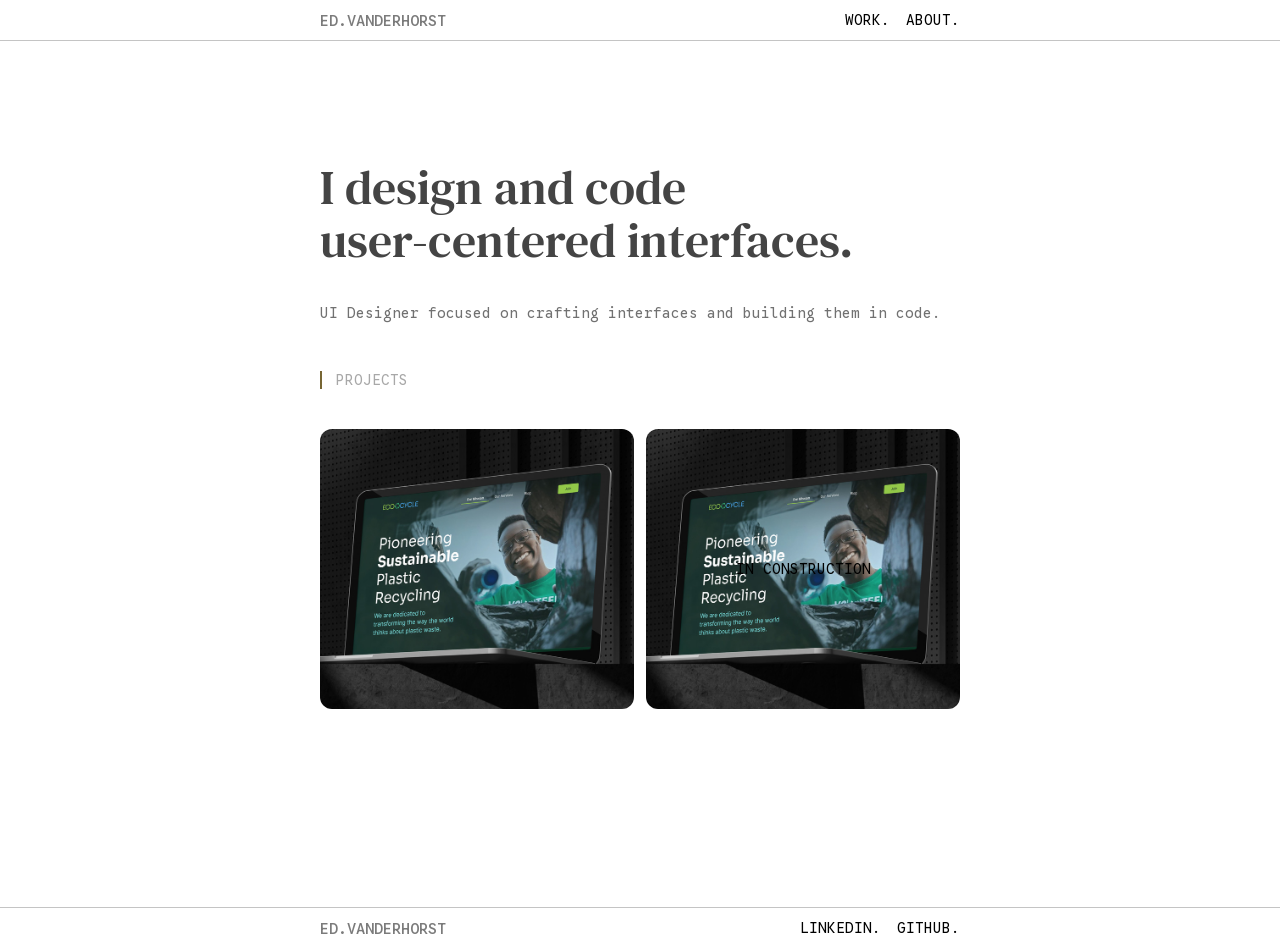
==== index.html @ 15b241f4 "web-ui-portfolio at 50%" ====
<!DOCTYPE html>
<html lang="en">
<head>
    <meta charset="UTF-8">
    <meta name="viewport" content="width=device-width, initial-scale=1.0">
    <title>Ed Vanderhorst | Designer + Coder</title>

    <link href="style.css" rel="stylesheet">
    <link href="tokens.css" rel="stylesheet">

    <link rel="preconnect" href="https://fonts.googleapis.com">
    <link rel="preconnect" href="https://fonts.gstatic.com" crossorigin>
    <link href="https://fonts.googleapis.com/css2?family=Google+Sans+Code:ital,wght@0,300..800;1,300..800&display=swap" rel="stylesheet">

    <link href="https://fonts.googleapis.com/css2?family=DM+Serif+Text:ital@0;1&display=swap" rel="stylesheet">

    <link href="https://fonts.googleapis.com/css2?family=Libre+Baskerville:ital,wght@0,400..700;1,400..700&display=swap" rel="stylesheet">

</head>
<body>

    <header id="site__header">
        <div class="header__container container">
            <nav class="navbar">
                <a class="header-logo" href="index.html" >
                    <h1>ed.vanderhorst</h1>
                </a>
                <ul class="navlist">
                    <li class="navlist__item" ><a href="index.html"> work.</a></li>
                    <li class="navlist__item"> <a href="about.html">about.</a></li>
                   <!-- <li class="navlist__item"> <a href="about">resumé.</a></li>-->
                </ul>
            </nav>
        </div>

    </header>


    <main id="hero">
        <section class="hero__container container">
            <h2 class="headline__text">I design and code<br> user-centered interfaces.
 </h2>
            <p class="body__text">UI Designer focused on crafting interfaces and building them in code.
</p>
        </section>
            
        <h3 class="projects__headline container" >PROJECTS</h3>

        <section class="project__container container" >

            <a class="project__card" href="project_1.html"><img src=""></a>
            <div class="project__card">IN CONSTRUCTION</div>
            

        </section>

    </main>

    <footer id="site__footer">
            <div class="footer container container">
            <nav class="navbar">
                <a class="header-logo" href="index.html" >
                    <h1>ed.vanderhorst</h1>
                </a>
                <ul class="navlist">
                    <li class="navlist__item" ><a href="https://www.linkedin.com/in/ed-van-der-horst-86686b24b/" target="_blank"> LINKEDIN.</a></li>
                    <li class="navlist__item"> <a href="https://github.com/EdAbreu01" target="_blank">GITHUB.</a></li>
                    <!--  <li class="navlist__item"> <a href="blog.html">BLOG.</a></li>-->
                </ul>
            </nav>
        </div>

    </footer>
</body>
</html>
---- style.css ----
*{
    font-family: "Google Sans Code", monospace;
    font-optical-sizing: auto;
    margin: 0px;
}




/* =========================================
   HEADER
========================================= */

#site__header{
    height: 40px;
    display: flex;
    align-items: center;
    border-bottom: 1px rgb(196, 196, 196) solid;
}

.header__container{
    margin: 0 auto;
}

.header-logo{
    text-transform: uppercase;
    text-decoration: none;
    color: rgb(123, 123, 123);

    h1 {
    font-weight: 500;
    font-size: 0.96em;
    }
}


.navbar{
    display: flex;
    justify-content: space-between;
}

.navlist{
    display: flex;
    align-items: center;
    gap: 16px;
}

.navlist__item{
    list-style-type: none;
    text-transform: uppercase;
    font-size: 0.9em;
    color: rgb(151, 151, 151);

a {
    text-decoration: none;
    color: black;

    &:hover{
    font-weight: 700;
    transition: 0.50s;   
    }
}

}


/* =========================================
   MAIN
========================================= */

#hero{
    height: 82vh;
}

.hero__container{
    margin: 0 auto;
    padding-top: 120px;
}


/* TEXTOS ////////////////////////// */
.headline__text{
    font-size: 3em;
    margin-bottom: 28px;
    font-family: var(--font-heading);
    font-weight: 400;
    line-height: var(--line-heading);
    color: var(--color-heading);
}

.subtitle__text{
    font-size: 1.9em;
    margin: 28px 0 38px 0;
    font-family: var(--font-subtitle);
    font-weight: 400;
    line-height: var(--line-subtitle);
    color: var(--color-subtitle);
}


.bold__text{
    font-weight: 500;
    color: var(--color-body-bold)
}


.body__text{   
    line-height: var(--line-body);
    color: var(--color-body);
    font-size: var(--font-body-size);  
}

.project__container{
    margin: 0 auto;
    margin-top: 40px;
    display: flex;
    gap: 12px;
}

.projects__headline{
    font-weight: 400;
    font-size: var(--font-body-size);  
    margin: 0 auto;
    margin-top: 40px;
    padding-left: 14px;
    border-left: 2px #763 solid;
    color: rgb(168, 168, 168);
    box-sizing: border-box;
}

.project__card{
    background-image: url(project_1/EcoCycle-Case-cover.jpg);
    background-repeat: no-repeat;
    background-size:135%;
    background-position: center;
    
    width: 100%;
    height: 280px;
    display: flex;
    justify-content: center;
    align-items: center;
    border-radius: 12px;
    font-size: var(--font-body-size);
    color: rgb(0, 0, 0);

   
    &:hover{
        background-size:155%;
        background-color: rgb(0, 0, 0);
        transition: 0.5s;
    }
}

/* =========================================
   FOOTER
========================================= */

#site__footer{
    height: 40px;
    display: flex;
    justify-content: center;
    align-items: center;
    border-top: 1px rgb(196, 196, 196) solid;
    margin-top: 128px;
}

.footer__container{
    margin: 0 auto;
}

.container {
    width: 50%;
}

.profile__pic{
    margin: 28px 0 1px;
    width: 100%;
    height: 1.2px;
}

.email__text{
    text-decoration: none;
    
    &:hover{
    font-weight: 700;
    transition: 0.50s;   
    }






}
---- tokens.css ----
:root {

/* Font Families */
--font-heading: "DM Serif Text", serif;
--font-subtitle: "DM Serif Text", serif;
--font-body: "Google Sans Code", monospace;
--font-body-bold: "Google Sans Code", monospace;

/* Font Sizes */
--font-heading-size: 3em;
--font-subtitle-size: 1.9em;
--font-body-size: 0.9em;


/* Line Height */
--line-heading: 1.1;
--line-subtitle: 1.3;
--line-body: 2.5;

/* Text */
--color-heading: rgb(68, 68, 68);
--color-subtitle:rgb(97, 97, 97); 
--color-body: rgb(113, 113, 113);
--color-body-bold:  rgb(28, 28, 28);




/*HEADING*/

--heading-text: var(--font-heading-size) var(--line-heading) var(--color-heading);

--body-text: var(--font-body-size) / var(--line-body) var(--color-body);



}
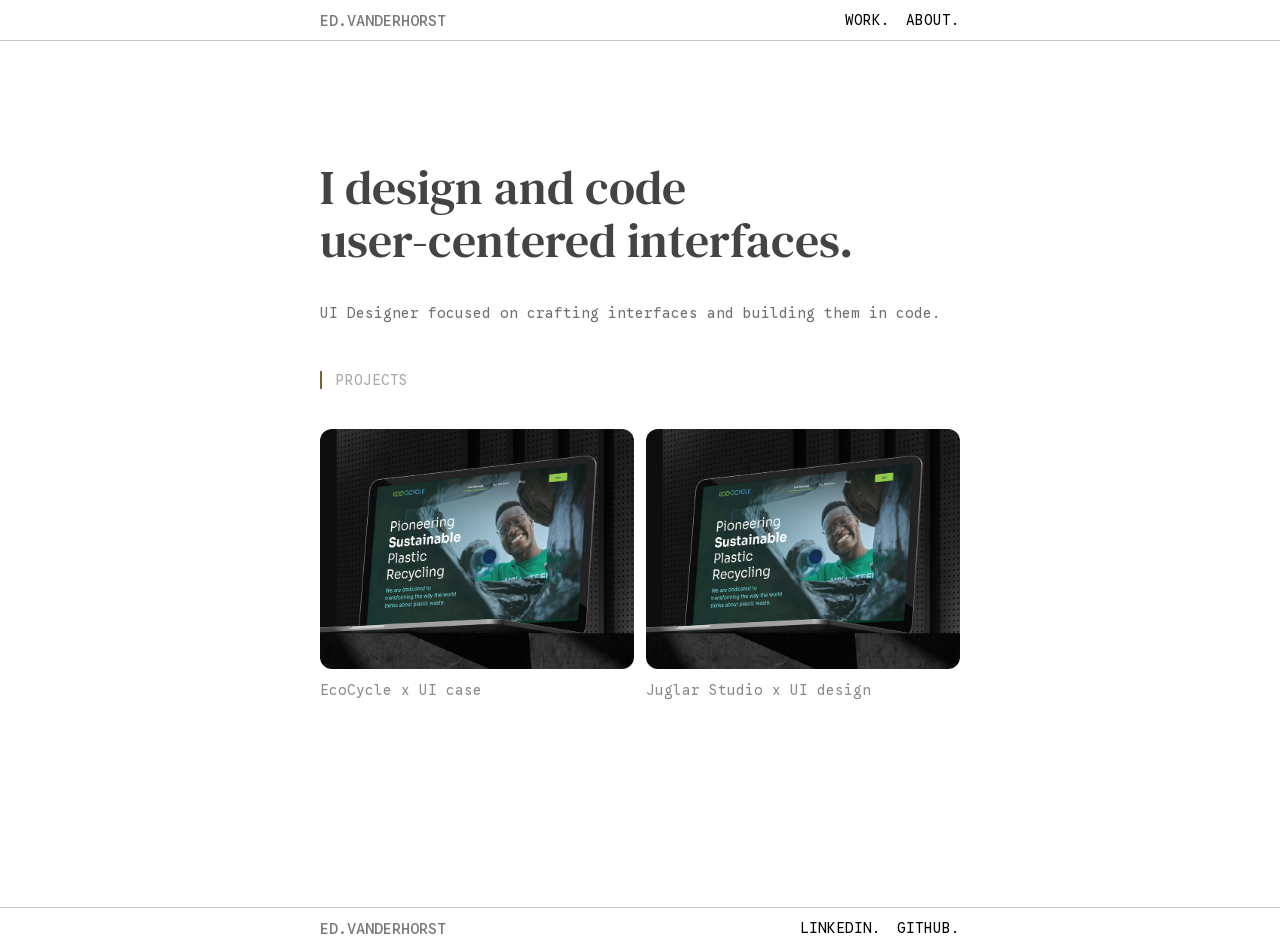
==== commit d8bef54d: "home 92% done" ====
--- a/index.html
+++ b/index.html
@@ -48,9 +48,20 @@
 
         <section class="project__container container" >
 
-            <a class="project__card" href="project_1.html"><img src=""></a>
-            <div class="project__card">IN CONSTRUCTION</div>
-            
+            <div class="project__card">
+                <a class="project__card_link" href="project_1.html"></a>
+                <p class="project__card_naming" >EcoCycle x UI case</p>
+                
+            </div>
+
+            <div class="project__card">
+                <a class="project__card_link" href="project_1.html"></a>
+                <p class="project__card_naming" >Juglar Studio x UI design</p>
+            </div>
+
+
+
+           
 
         </section>
 
--- a/style.css
+++ b/style.css
@@ -112,6 +112,7 @@
 
 .project__container{
     margin: 0 auto;
+    width: max-content;
     margin-top: 40px;
     display: flex;
     gap: 12px;
@@ -129,27 +130,43 @@
 }
 
 .project__card{
+    width: 100%;
+    display: flex;
+    flex-direction: column;
+    align-items: flex-s;
+    font-size: var(--font-body-size);
+    color: rgb(139, 139, 139);
+   
+    &:hover{
+        background-size:155%;
+        transition: 0.5s;
+        font-weight: 800;
+        color: rgb(101, 101, 101);
+    }
+
+}
+
+.project__card_link{
+    width: 100%;
+    height: 240px;
     background-image: url(project_1/EcoCycle-Case-cover.jpg);
     background-repeat: no-repeat;
-    background-size:135%;
     background-position: center;
-    
-    width: 100%;
-    height: 280px;
-    display: flex;
-    justify-content: center;
-    align-items: center;
+    background-size:120%;
+
     border-radius: 12px;
-    font-size: var(--font-body-size);
-    color: rgb(0, 0, 0);
-
-   
-    &:hover{
-        background-size:155%;
-        background-color: rgb(0, 0, 0);
-        transition: 0.5s;
-    }
-}
+    margin-bottom: 12px;
+
+    &:hover{
+        background-size:145%;
+        transition: 0.25s;
+
+    }
+
+
+}
+
+
 
 /* =========================================
    FOOTER
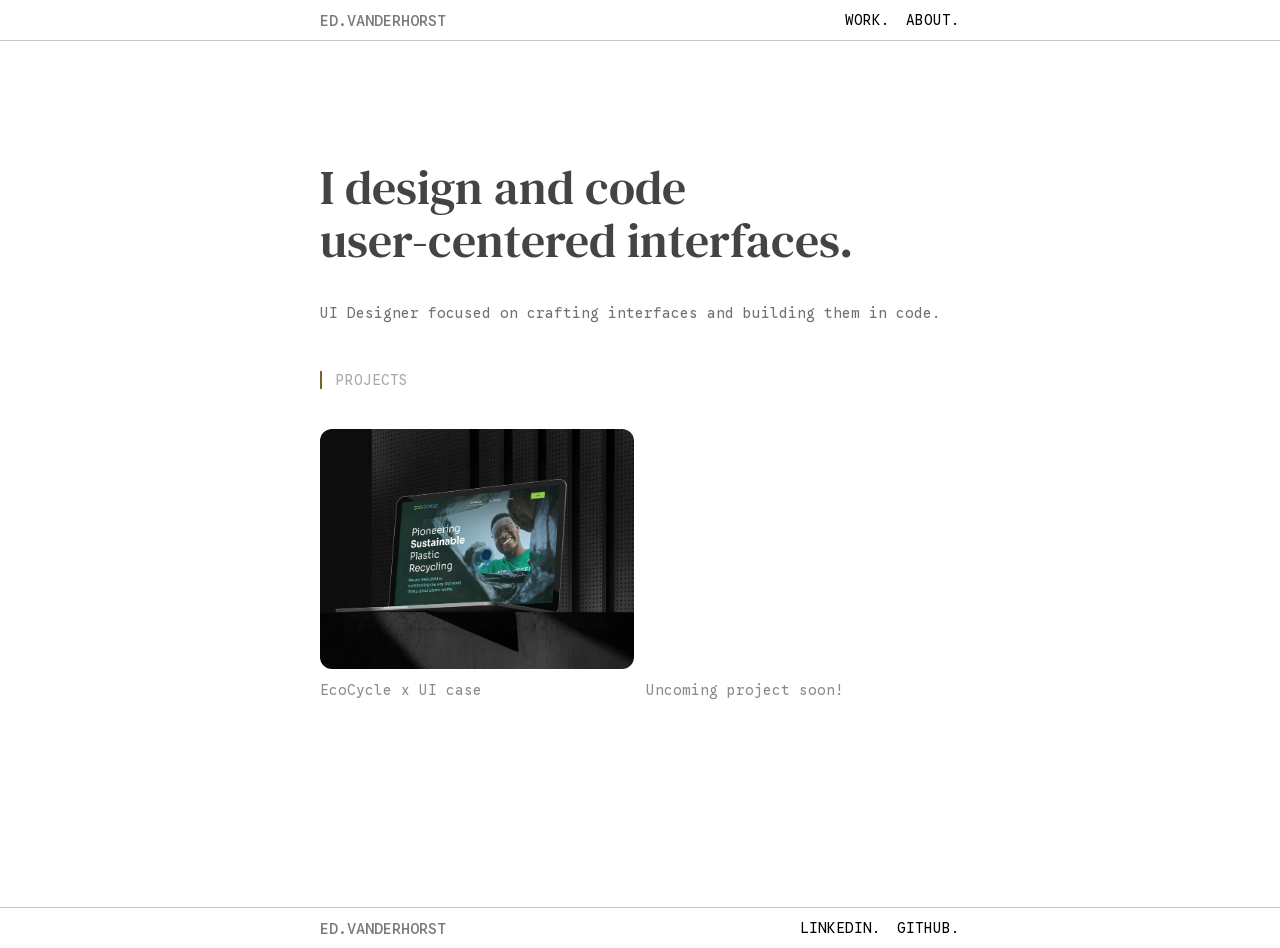
==== commit 708a9820: "resposiveness for homepage done" ====
--- a/index.html
+++ b/index.html
@@ -6,6 +6,7 @@
     <title>Ed Vanderhorst | Designer + Coder</title>
 
     <link href="style.css" rel="stylesheet">
+    <link href="responsive.css" rel="stylesheet">
     <link href="tokens.css" rel="stylesheet">
 
     <link rel="preconnect" href="https://fonts.googleapis.com">
@@ -55,8 +56,8 @@
             </div>
 
             <div class="project__card">
-                <a class="project__card_link" href="project_1.html"></a>
-                <p class="project__card_naming" >Juglar Studio x UI design</p>
+                <a class="project__card_link2"></a>
+                <p class="project__card_naming" >Uncoming project soon!</p>
             </div>
 
 
--- a/style.css
+++ b/style.css
@@ -149,7 +149,7 @@
 .project__card_link{
     width: 100%;
     height: 240px;
-    background-image: url(project_1/EcoCycle-Case-cover.jpg);
+    background-image: url(project_1/EcoCycle-Case-cover.png);
     background-repeat: no-repeat;
     background-position: center;
     background-size:120%;
@@ -162,6 +162,21 @@
         transition: 0.25s;
 
     }
+}
+
+    .project__card_link2{
+    width: 100%;
+    height: 240px;
+    background-image: url(project_1/EcoCycle-Case-cover-UC.PNg);
+    background-repeat: no-repeat;
+    background-position: center;
+    background-size:120%;
+
+    border-radius: 12px;
+    margin-bottom: 12px;
+
+
+
 
 
 }
--- a/responsive.css
+++ b/responsive.css
@@ -0,0 +1,66 @@
+
+
+/* =========================================
+   DESKTOP SHORT
+========================================= */
+@media (max-width: 1235px) {
+
+
+.container {
+    width: 70%;
+}
+
+}
+
+
+/* =========================================
+   TABLET
+========================================= */
+
+@media (max-width: 884px) {
+
+.container {
+    width: 80%;
+}
+
+.project__container{
+    margin: 0 auto;
+    margin-top: 40px;
+    display: flex;
+        flex-direction: column;
+
+    gap: 12px;
+}
+
+
+}
+
+ 
+/* =========================================
+   MOBILE
+========================================= */
+
+@media (max-width: 420px) {
+
+.container {
+    width: 90%;
+}
+
+.project__container{
+    margin: 0 auto;
+    margin-top: 20px;
+    display: flex;
+    flex-direction: column;
+}
+
+.headline__text{
+    font-size: 2.5em;
+    margin-bottom: 28px;
+    font-family: var(--font-heading);
+}
+
+.body__text{   
+    line-height: 2em;
+}
+
+}
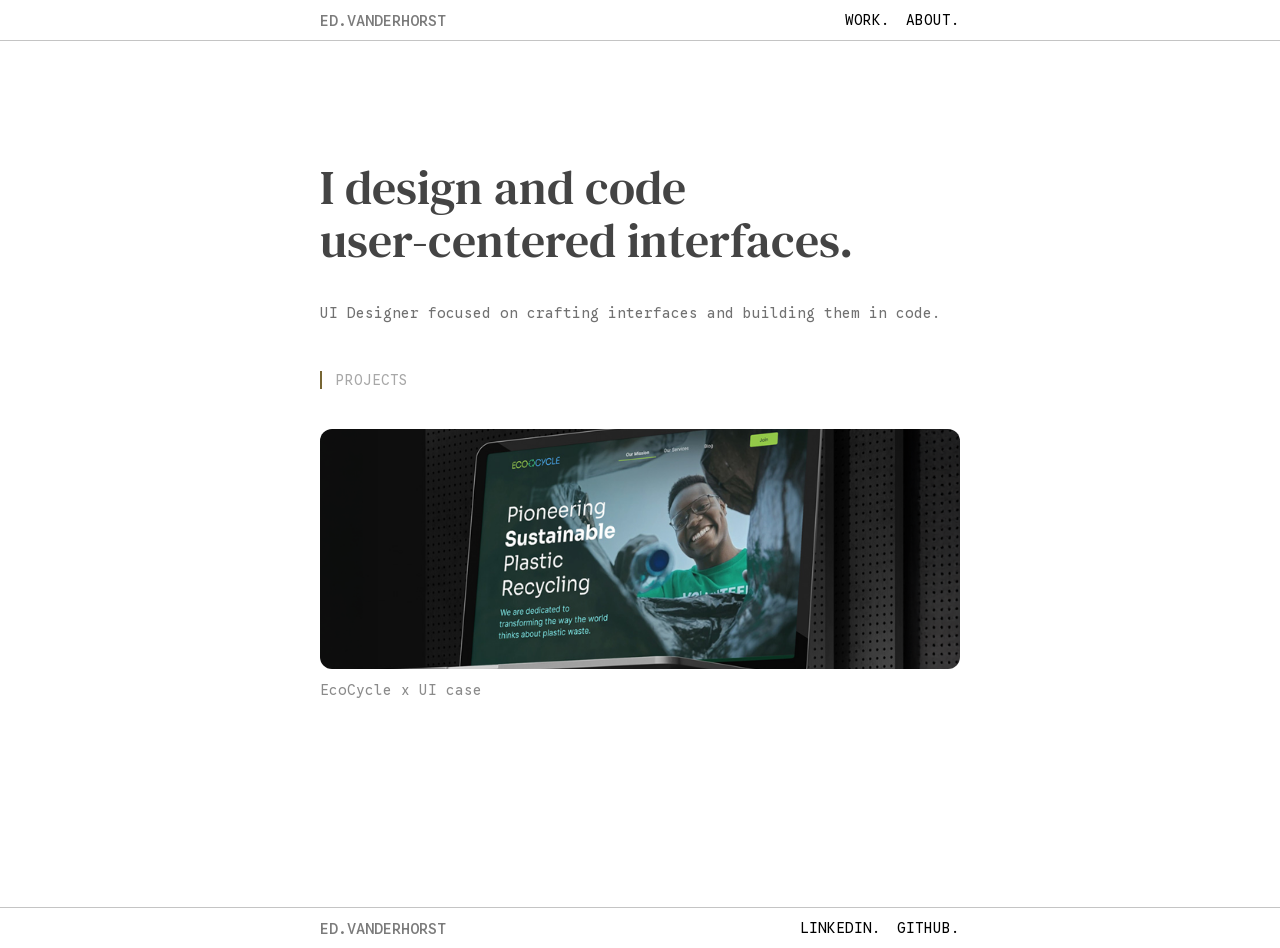
==== commit 99653dd7: "fixed project card" ====
--- a/index.html
+++ b/index.html
@@ -54,12 +54,12 @@
                 <p class="project__card_naming" >EcoCycle x UI case</p>
                 
             </div>
-
+            <!--
             <div class="project__card">
                 <a class="project__card_link2"></a>
                 <p class="project__card_naming" >Uncoming project soon!</p>
             </div>
-
+            -->
 
 
            
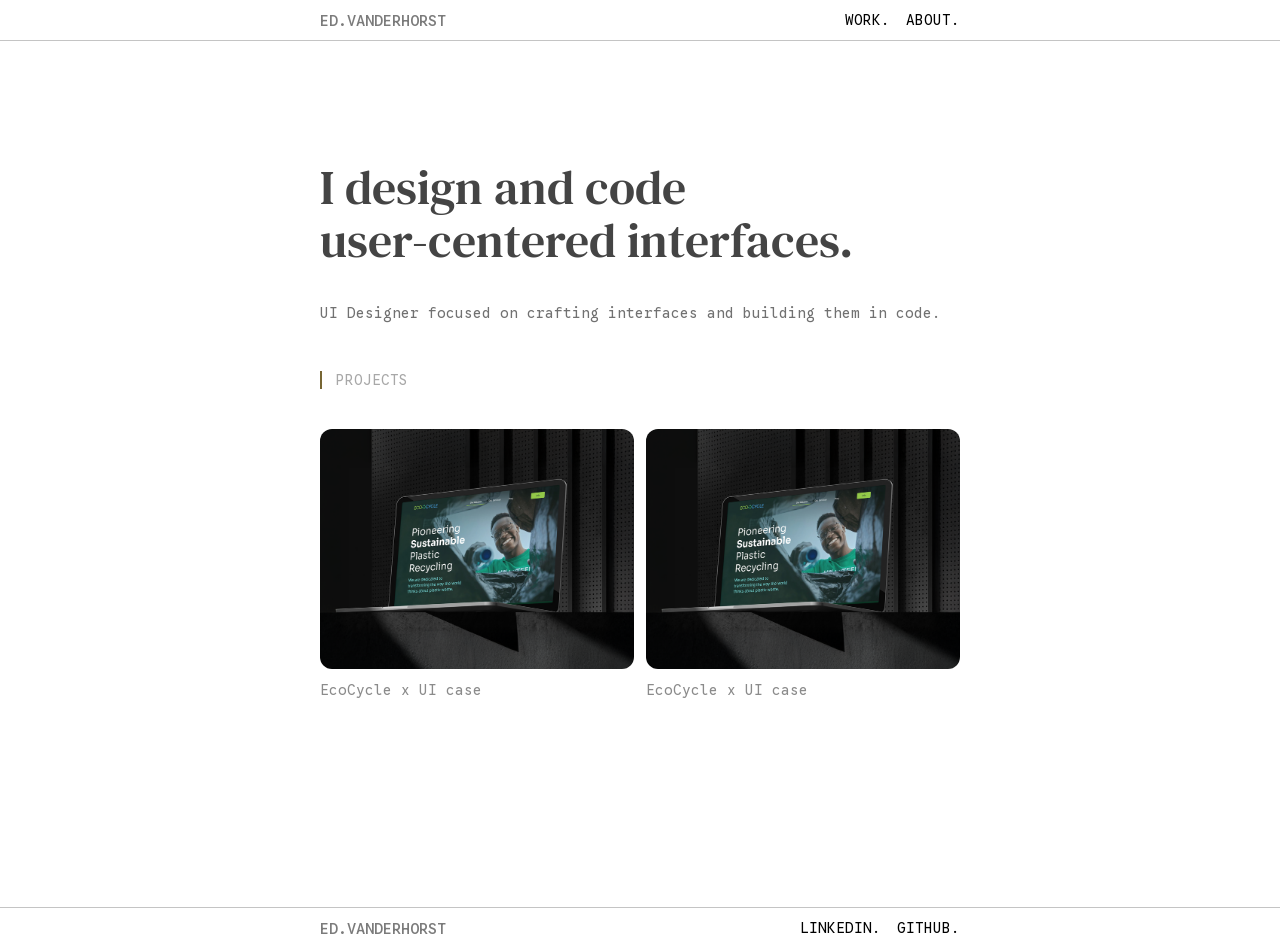
==== commit 3d33d9dc: "updated 2nd project" ====
--- a/index.html
+++ b/index.html
@@ -54,6 +54,11 @@
                 <p class="project__card_naming" >EcoCycle x UI case</p>
                 
             </div>
+
+            <div class="project__card">
+                <a class="project__card_link" href="project_2\index.html"></a>
+                <p class="project__card_naming" >EcoCycle x UI case</p>
+            </div>
             <!--
             <div class="project__card">
                 <a class="project__card_link2"></a>
